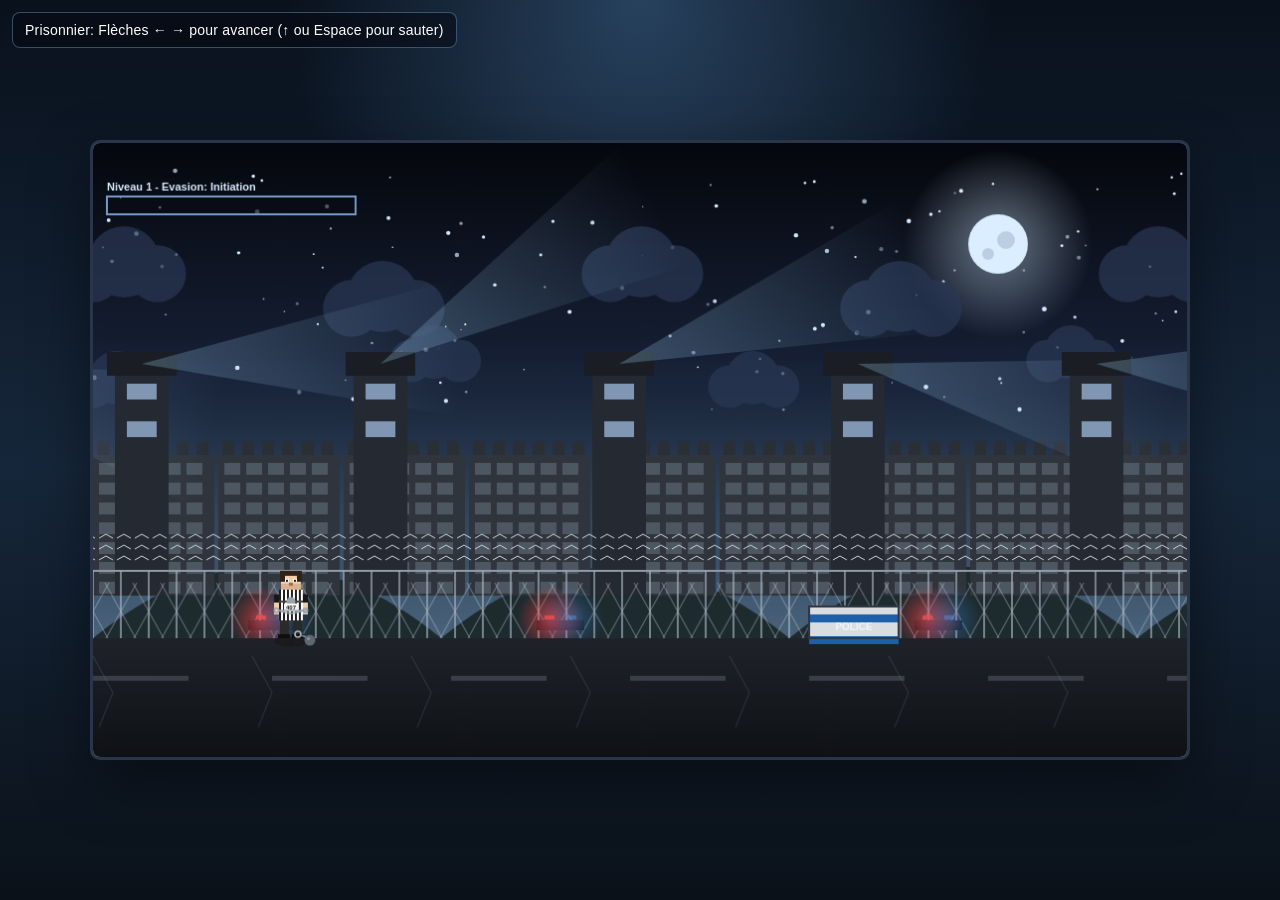
==== html/index.html @ 6cfb1f8b "prisonner" ====
<!doctype html>
<html lang="fr">
<head>
	<meta charset="UTF-8" />
	<meta name="viewport" content="width=device-width, initial-scale=1.0" />
	<title>Projet JS</title>
	<link rel="stylesheet" href="../css/style.css?v=20260319-1" />
</head>
<body>
	<div class="info">Prisonnier: Flèches ← → pour avancer (↑ ou Espace pour sauter)</div>
	<canvas id="game" width="1100" height="620"></canvas>
	<script type="module" src="../js/game.js?v=20260319-1"></script>
</body>
</html>
---- css/style.css ----
* {
	box-sizing: border-box;
	margin: 0;
	padding: 0;
}

body {
	min-height: 100dvh;
	display: flex;
	justify-content: center;
	align-items: center;
	overflow: hidden;
	font-family: Arial, sans-serif;
	background:
		radial-gradient(circle at top, rgba(95, 154, 214, 0.35), transparent 32%),
		linear-gradient(180deg, #09111c 0%, #16263a 52%, #0a1119 100%);
}

#game {
	width: min(100vw, 1100px);
	height: min(100dvh, 620px);
	border: 3px solid #2a354a;
	border-radius: 10px;
	background: linear-gradient(#5cb9ff, #a7e1ff);
	box-shadow: 0 22px 60px rgba(0, 0, 0, 0.42);
}

.info {
	position: fixed;
	top: 12px;
	left: 12px;
	padding: 9px 12px;
	background: rgba(6, 10, 18, 0.58);
	border: 1px solid rgba(145, 200, 255, 0.35);
	border-radius: 8px;
	color: #fff;
	font-size: 14px;
	letter-spacing: 0.2px;
	z-index: 2;
}
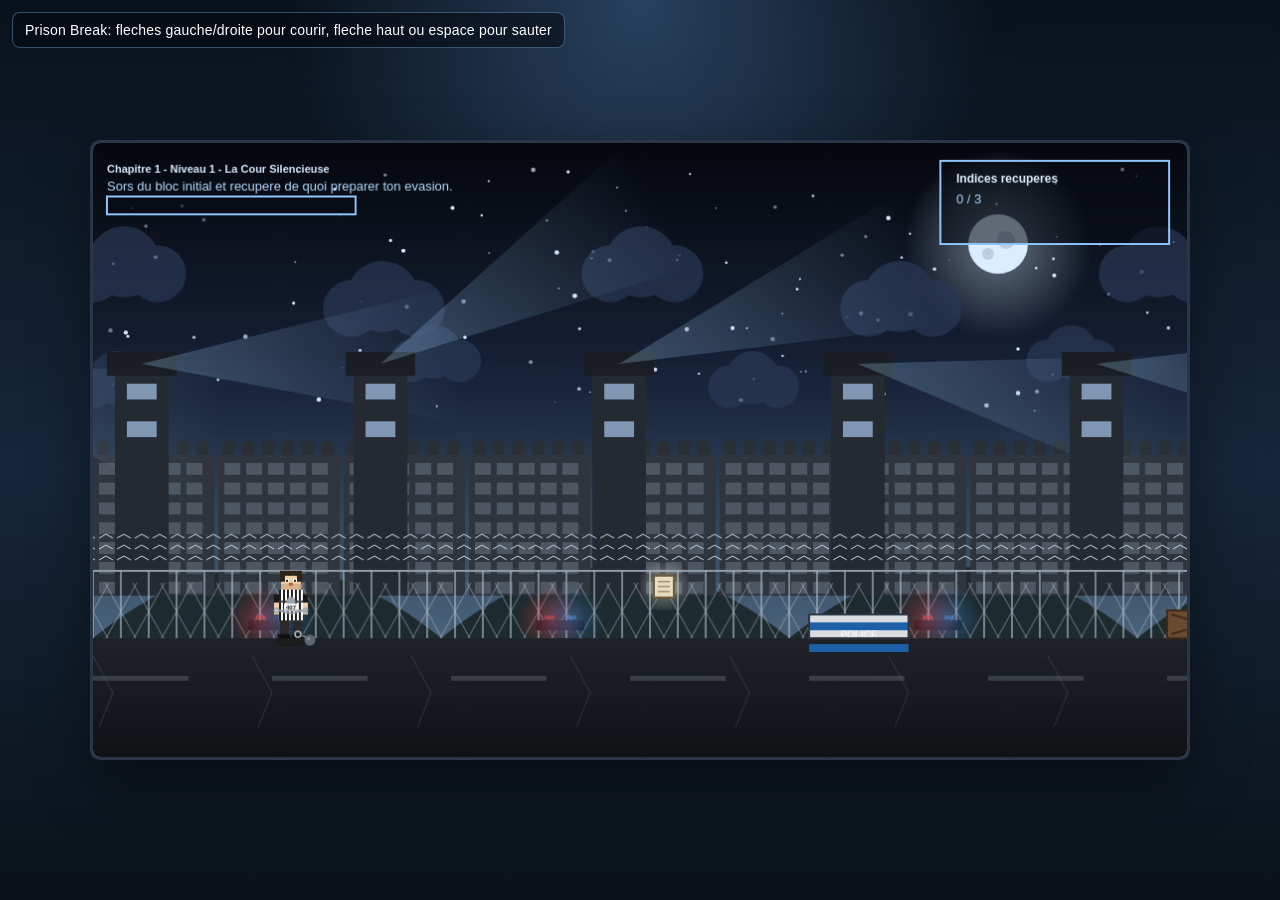
==== commit 2777861e: "piege" ====
--- a/html/index.html
+++ b/html/index.html
@@ -3,12 +3,12 @@
 <head>
 	<meta charset="UTF-8" />
 	<meta name="viewport" content="width=device-width, initial-scale=1.0" />
-	<title>Projet JS</title>
-	<link rel="stylesheet" href="../css/style.css?v=20260319-1" />
+	<title>Prison Break</title>
+	<link rel="stylesheet" href="../css/style.css?v=20260410-1" />
 </head>
 <body>
-	<div class="info">Prisonnier: Flèches ← → pour avancer (↑ ou Espace pour sauter)</div>
+	<div class="info">Prison Break: fleches gauche/droite pour courir, fleche haut ou espace pour sauter</div>
 	<canvas id="game" width="1100" height="620"></canvas>
-	<script type="module" src="../js/game.js?v=20260319-1"></script>
+	<script type="module" src="../js/game.js?v=20260410-1"></script>
 </body>
-</html>+</html>
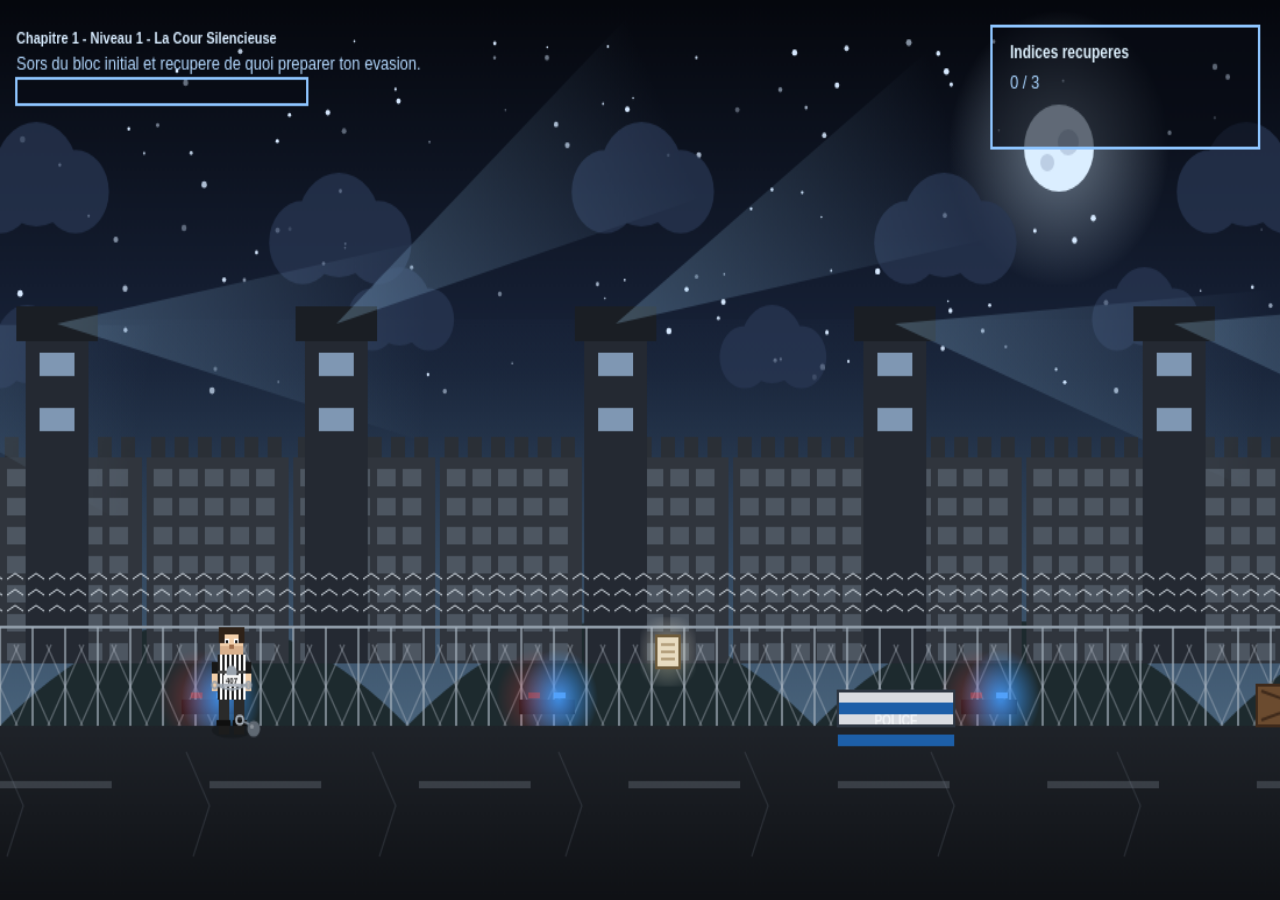
==== commit da257187: "Jeu final *" ====
--- a/html/index.html
+++ b/html/index.html
@@ -7,8 +7,7 @@
 	<link rel="stylesheet" href="../css/style.css?v=20260410-1" />
 </head>
 <body>
-	<div class="info">Prison Break: fleches gauche/droite pour courir, fleche haut ou espace pour sauter</div>
-	<canvas id="game" width="1100" height="620"></canvas>
+	<canvas id="game"></canvas>
 	<script type="module" src="../js/game.js?v=20260410-1"></script>
 </body>
 </html>
--- a/css/style.css
+++ b/css/style.css
@@ -6,9 +6,6 @@
 
 body {
 	min-height: 100dvh;
-	display: flex;
-	justify-content: center;
-	align-items: center;
 	overflow: hidden;
 	font-family: Arial, sans-serif;
 	background:
@@ -17,24 +14,12 @@
 }
 
 #game {
-	width: min(100vw, 1100px);
-	height: min(100dvh, 620px);
-	border: 3px solid #2a354a;
-	border-radius: 10px;
+	position: fixed;
+	inset: 0;
+	width: 100vw;
+	height: 100dvh;
+	display: block;
+	border: 0;
 	background: linear-gradient(#5cb9ff, #a7e1ff);
-	box-shadow: 0 22px 60px rgba(0, 0, 0, 0.42);
 }
 
-.info {
-	position: fixed;
-	top: 12px;
-	left: 12px;
-	padding: 9px 12px;
-	background: rgba(6, 10, 18, 0.58);
-	border: 1px solid rgba(145, 200, 255, 0.35);
-	border-radius: 8px;
-	color: #fff;
-	font-size: 14px;
-	letter-spacing: 0.2px;
-	z-index: 2;
-}
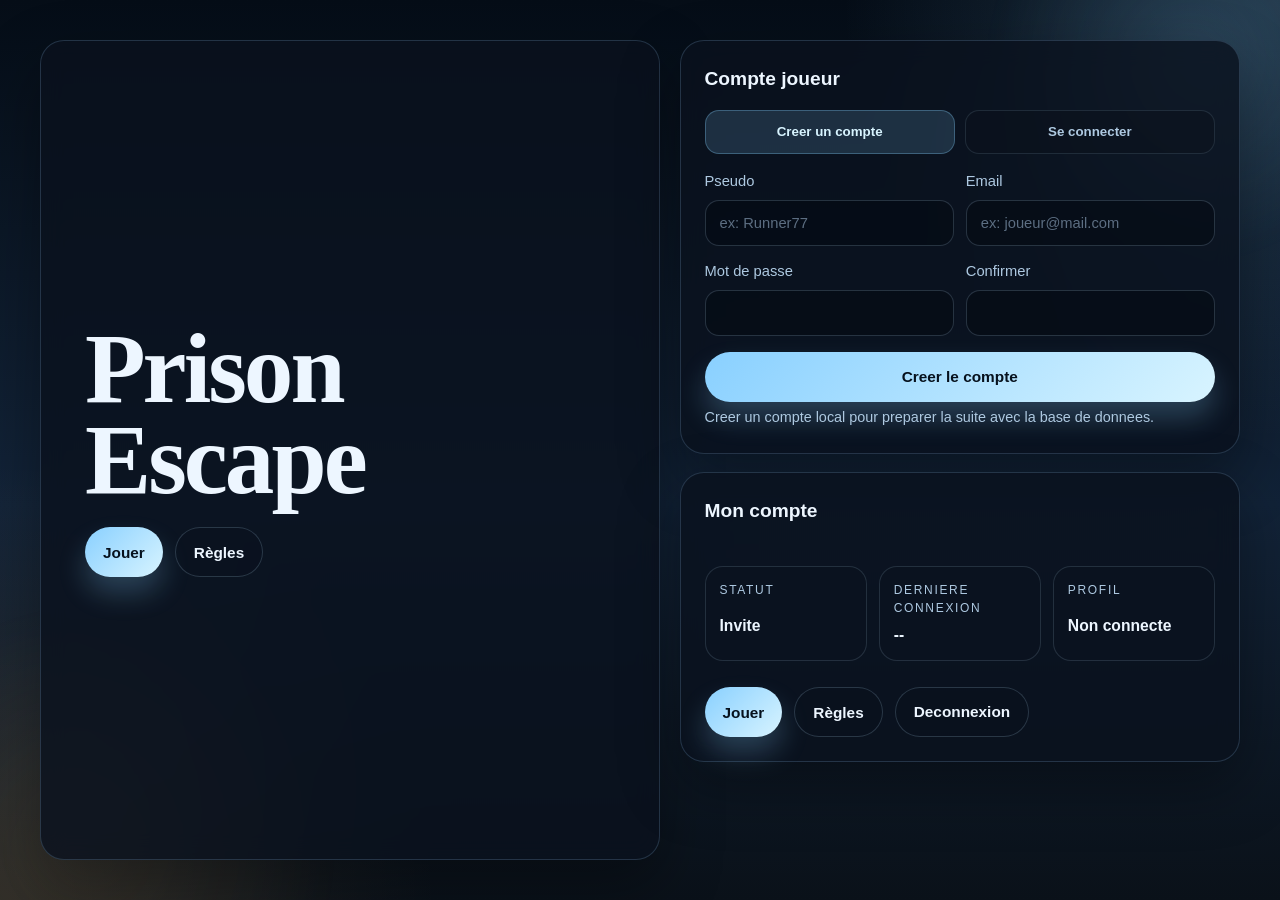
==== commit f2eefd56: "Page d'acceuil" ====
--- a/html/index.html
+++ b/html/index.html
@@ -3,11 +3,102 @@
 <head>
 	<meta charset="UTF-8" />
 	<meta name="viewport" content="width=device-width, initial-scale=1.0" />
-	<title>Prison Break</title>
-	<link rel="stylesheet" href="../css/style.css?v=20260410-1" />
+	<title>Prison Escape | Accueil</title>
+	<link rel="stylesheet" href="../css/home.css?v=20260416-3" />
 </head>
-<body>
-	<canvas id="game"></canvas>
-	<script type="module" src="../js/game.js?v=20260410-1"></script>
+<body class="home-page">
+	<main class="home-shell">
+		<section class="hero-card panel-card">
+			<h1>Prison Escape</h1>
+
+			<div class="hero-actions">
+				<a class="primary-button" href="/game">Jouer</a>
+				<a class="secondary-button" href="/rules">Règles</a>
+			</div>
+		</section>
+
+		<aside class="auth-column">
+			<section class="auth-card panel-card" id="auth-panel">
+				<div class="panel-title-block">
+					<h2>Compte joueur</h2>
+				</div>
+
+				<div class="tab-switcher" role="tablist" aria-label="Authentification">
+					<button class="tab-button is-active" type="button" data-tab-target="register-form">Creer un compte</button>
+					<button class="tab-button" type="button" data-tab-target="login-form">Se connecter</button>
+				</div>
+
+				<form class="auth-form" id="register-form" autocomplete="on">
+					<div class="field-grid">
+						<label class="field">
+							<span>Pseudo</span>
+							<input type="text" name="username" placeholder="ex: Runner77" minlength="3" required />
+						</label>
+						<label class="field">
+							<span>Email</span>
+							<input type="email" name="email" placeholder="ex: joueur@mail.com" required />
+						</label>
+					</div>
+					<div class="field-grid">
+						<label class="field">
+							<span>Mot de passe</span>
+							<input type="password" name="password" minlength="6" required />
+						</label>
+						<label class="field">
+							<span>Confirmer</span>
+							<input type="password" name="confirmPassword" minlength="6" required />
+						</label>
+					</div>
+					<button class="primary-button form-button" type="submit">Creer le compte</button>
+				</form>
+
+				<form class="auth-form is-hidden" id="login-form" autocomplete="on">
+					<div class="field-grid single">
+						<label class="field">
+							<span>Pseudo ou email</span>
+							<input type="text" name="identifier" placeholder="Pseudo ou email" required />
+						</label>
+					</div>
+					<div class="field-grid single">
+						<label class="field">
+							<span>Mot de passe</span>
+							<input type="password" name="password" required />
+						</label>
+					</div>
+					<button class="primary-button form-button" type="submit">Se connecter</button>
+				</form>
+
+				<p class="auth-message" data-auth-message></p>
+			</section>
+
+			<section class="session-card panel-card">
+				<div class="panel-title-block compact">
+					<h2>Mon compte</h2>
+				</div>
+
+				<div class="session-summary" data-session-summary>
+					<div>
+						<span class="summary-label">Statut</span>
+						<strong data-session-status>Invité</strong>
+					</div>
+					<div>
+						<span class="summary-label">Derniere connexion</span>
+						<strong data-session-date>--</strong>
+					</div>
+					<div>
+						<span class="summary-label">Profil</span>
+						<strong data-session-profile>Non connecte</strong>
+					</div>
+				</div>
+
+				<div class="session-actions">
+					<a class="primary-button" href="/game">Jouer</a>
+					<a class="secondary-button" href="/rules">Règles</a>
+					<button class="secondary-button" type="button" data-logout-button>Deconnexion</button>
+				</div>
+			</section>
+		</aside>
+	</main>
+	<script type="module" src="../js/home.js?v=20260416-2"></script>
 </body>
 </html>
--- a/css/home.css
+++ b/css/home.css
@@ -0,0 +1,400 @@
+* {
+	box-sizing: border-box;
+	margin: 0;
+	padding: 0;
+}
+
+:root {
+	--bg-dark: #050d17;
+	--bg-mid: #122338;
+	--panel: rgba(10, 18, 30, 0.82);
+	--panel-border: rgba(157, 208, 255, 0.18);
+	--text-main: #edf6ff;
+	--text-soft: #aec9e1;
+	--accent: #89d0ff;
+	--accent-strong: #d8f4ff;
+	--accent-warm: #ffc97a;
+	--danger: #ff8b8b;
+}
+
+body.home-page,
+body.rules-page {
+	min-height: 100dvh;
+	font-family: "Trebuchet MS", "Segoe UI", sans-serif;
+	color: var(--text-main);
+	background:
+		radial-gradient(circle at top right, rgba(137, 208, 255, 0.2), transparent 28%),
+		radial-gradient(circle at bottom left, rgba(255, 201, 122, 0.12), transparent 28%),
+		linear-gradient(180deg, var(--bg-dark) 0%, var(--bg-mid) 56%, #0a1119 100%);
+	position: relative;
+	line-height: 1.5;
+}
+
+body.home-page::before,
+body.home-page::after,
+body.rules-page::before,
+body.rules-page::after {
+	content: "";
+	position: fixed;
+	border-radius: 50%;
+	pointer-events: none;
+	filter: blur(16px);
+	opacity: 0.6;
+	z-index: 0;
+}
+
+body.home-page::before,
+body.rules-page::before {
+	width: 420px;
+	height: 420px;
+	top: -150px;
+	right: -120px;
+	background: radial-gradient(circle, rgba(137, 208, 255, 0.22), transparent 68%);
+}
+
+body.home-page::after,
+body.rules-page::after {
+	width: 540px;
+	height: 540px;
+	left: -180px;
+	bottom: -220px;
+	background: radial-gradient(circle, rgba(255, 201, 122, 0.14), transparent 66%);
+}
+
+.panel-card {
+	background: var(--panel);
+	border: 1px solid var(--panel-border);
+	box-shadow: 0 24px 60px rgba(0, 0, 0, 0.34);
+	backdrop-filter: blur(12px);
+	-webkit-backdrop-filter: blur(12px);
+	border-radius: 24px;
+}
+
+.home-shell,
+.rules-shell {
+	position: relative;
+	z-index: 1;
+	min-height: 100dvh;
+	display: grid;
+	gap: 20px;
+	padding: clamp(18px, 4vw, 40px);
+}
+
+.home-shell {
+	grid-template-columns: minmax(0, 1.05fr) minmax(320px, 0.95fr);
+	align-items: start;
+}
+
+.hero-card {
+	padding: clamp(26px, 4vw, 44px);
+	display: grid;
+	align-content: center;
+	gap: 22px;
+	min-height: 100%;
+}
+
+.eyebrow {
+	text-transform: uppercase;
+	letter-spacing: 0.28em;
+	font-size: 0.76rem;
+	color: var(--accent-warm);
+	font-weight: 700;
+}
+
+.hero-card h1,
+.page-title {
+	font-family: Georgia, "Times New Roman", serif;
+	letter-spacing: -0.03em;
+}
+
+.hero-card h1 {
+	font-size: clamp(3.2rem, 8vw, 6.2rem);
+	line-height: 0.92;
+	max-width: 8ch;
+}
+
+.hero-lead,
+.rules-intro,
+.info-card p,
+.auth-message,
+.panel-title-block p,
+.rule-list p {
+	color: var(--text-soft);
+}
+
+.hero-lead {
+	max-width: 56ch;
+	font-size: clamp(1rem, 1.9vw, 1.12rem);
+	line-height: 1.75;
+}
+
+.hero-actions,
+.session-actions,
+.rules-actions {
+	display: flex;
+	flex-wrap: wrap;
+	gap: 12px;
+}
+
+.primary-button,
+.secondary-button,
+.tab-button {
+	appearance: none;
+	border: 0;
+	text-decoration: none;
+	cursor: pointer;
+	transition: transform 160ms ease, box-shadow 160ms ease, background 160ms ease, color 160ms ease;
+}
+
+.primary-button,
+.secondary-button {
+	display: inline-flex;
+	align-items: center;
+	justify-content: center;
+	min-height: 50px;
+	padding: 0 18px;
+	border-radius: 999px;
+	font-weight: 700;
+	font-size: 0.96rem;
+}
+
+.primary-button {
+	background: linear-gradient(135deg, var(--accent) 0%, var(--accent-strong) 100%);
+	color: #06111d;
+	box-shadow: 0 16px 28px rgba(137, 208, 255, 0.24);
+}
+
+.secondary-button {
+	background: rgba(11, 18, 29, 0.36);
+	border: 1px solid rgba(189, 224, 255, 0.18);
+	color: var(--text-main);
+}
+
+.primary-button:hover,
+.secondary-button:hover,
+.tab-button:hover {
+	transform: translateY(-2px);
+}
+
+.auth-column {
+	display: grid;
+	gap: 18px;
+}
+
+.auth-card,
+.session-card,
+.rules-card {
+	padding: 24px;
+}
+
+.panel-title-block {
+	display: grid;
+	gap: 6px;
+	margin-bottom: 16px;
+}
+
+.panel-title-block h2,
+.rule-list h2,
+.rules-card h2 {
+	font-size: 1.2rem;
+}
+
+.tab-switcher {
+	display: grid;
+	grid-template-columns: repeat(2, minmax(0, 1fr));
+	gap: 10px;
+	margin-bottom: 16px;
+}
+
+.tab-button {
+	min-height: 44px;
+	padding: 0 14px;
+	border-radius: 14px;
+	background: rgba(11, 18, 29, 0.48);
+	border: 1px solid rgba(189, 224, 255, 0.12);
+	color: var(--text-soft);
+	font-weight: 700;
+}
+
+.tab-button.is-active {
+	background: rgba(137, 208, 255, 0.16);
+	color: var(--accent-strong);
+	border-color: rgba(137, 208, 255, 0.3);
+}
+
+.auth-form {
+	display: grid;
+	gap: 14px;
+}
+
+.field-grid {
+	display: grid;
+	grid-template-columns: repeat(2, minmax(0, 1fr));
+	gap: 12px;
+}
+
+.field-grid.single {
+	grid-template-columns: 1fr;
+}
+
+.field {
+	display: grid;
+	gap: 8px;
+	font-size: 0.92rem;
+	color: var(--text-soft);
+}
+
+.field input {
+	width: 100%;
+	min-height: 46px;
+	border-radius: 14px;
+	border: 1px solid rgba(189, 224, 255, 0.18);
+	background: rgba(4, 10, 18, 0.56);
+	color: var(--text-main);
+	padding: 0 14px;
+	font: inherit;
+	outline: none;
+}
+
+.field input::placeholder {
+	color: rgba(173, 200, 228, 0.52);
+}
+
+.field input:focus {
+	border-color: rgba(137, 208, 255, 0.44);
+	box-shadow: 0 0 0 3px rgba(137, 208, 255, 0.12);
+}
+
+.form-button {
+	width: 100%;
+	margin-top: 2px;
+}
+
+.auth-message {
+	margin-top: 4px;
+	font-size: 0.9rem;
+	line-height: 1.6;
+}
+
+.session-summary {
+	display: grid;
+	grid-template-columns: repeat(3, minmax(0, 1fr));
+	gap: 12px;
+	margin: 16px 0 18px;
+}
+
+.session-summary > div,
+.rule-list li {
+	padding: 14px;
+	border-radius: 18px;
+	background: rgba(12, 20, 32, 0.58);
+	border: 1px solid rgba(189, 224, 255, 0.14);
+}
+
+.session-summary > div {
+	display: grid;
+	gap: 6px;
+}
+
+.summary-label {
+	font-size: 0.75rem;
+	text-transform: uppercase;
+	letter-spacing: 0.14em;
+	color: var(--text-soft);
+}
+
+.session-summary strong {
+	font-size: 0.98rem;
+}
+
+.rules-shell {
+	grid-template-columns: minmax(0, 1fr);
+	align-items: center;
+}
+
+.rules-card {
+	display: grid;
+	gap: 18px;
+	max-width: 920px;
+	margin: 0 auto;
+}
+
+.page-title {
+	font-size: clamp(2.6rem, 6vw, 4.8rem);
+	line-height: 0.95;
+}
+
+.rules-intro {
+	max-width: 70ch;
+	font-size: 1.03rem;
+}
+
+.rule-list {
+	display: grid;
+	gap: 12px;
+}
+
+.rule-list ul {
+	list-style: none;
+	display: grid;
+	gap: 12px;
+}
+
+.rule-list li {
+	display: grid;
+	gap: 8px;
+}
+
+.rule-list strong {
+	color: var(--accent-strong);
+}
+
+.session-card {
+	display: grid;
+	gap: 8px;
+}
+
+.is-hidden {
+	display: none !important;
+}
+
+@media (max-width: 980px) {
+	.home-shell {
+		grid-template-columns: 1fr;
+	}
+
+	.hero-card h1 {
+		max-width: none;
+	}
+}
+
+@media (max-width: 720px) {
+	.home-shell,
+	.rules-shell {
+		padding: 16px;
+	}
+
+	.hero-card,
+	.auth-card,
+	.session-card,
+	.rules-card {
+		border-radius: 18px;
+	}
+
+	.field-grid,
+	.session-summary,
+	.tab-switcher {
+		grid-template-columns: 1fr;
+	}
+
+	.hero-actions,
+	.session-actions,
+	.rules-actions {
+		flex-direction: column;
+	}
+
+	.primary-button,
+	.secondary-button {
+		width: 100%;
+	}
+}
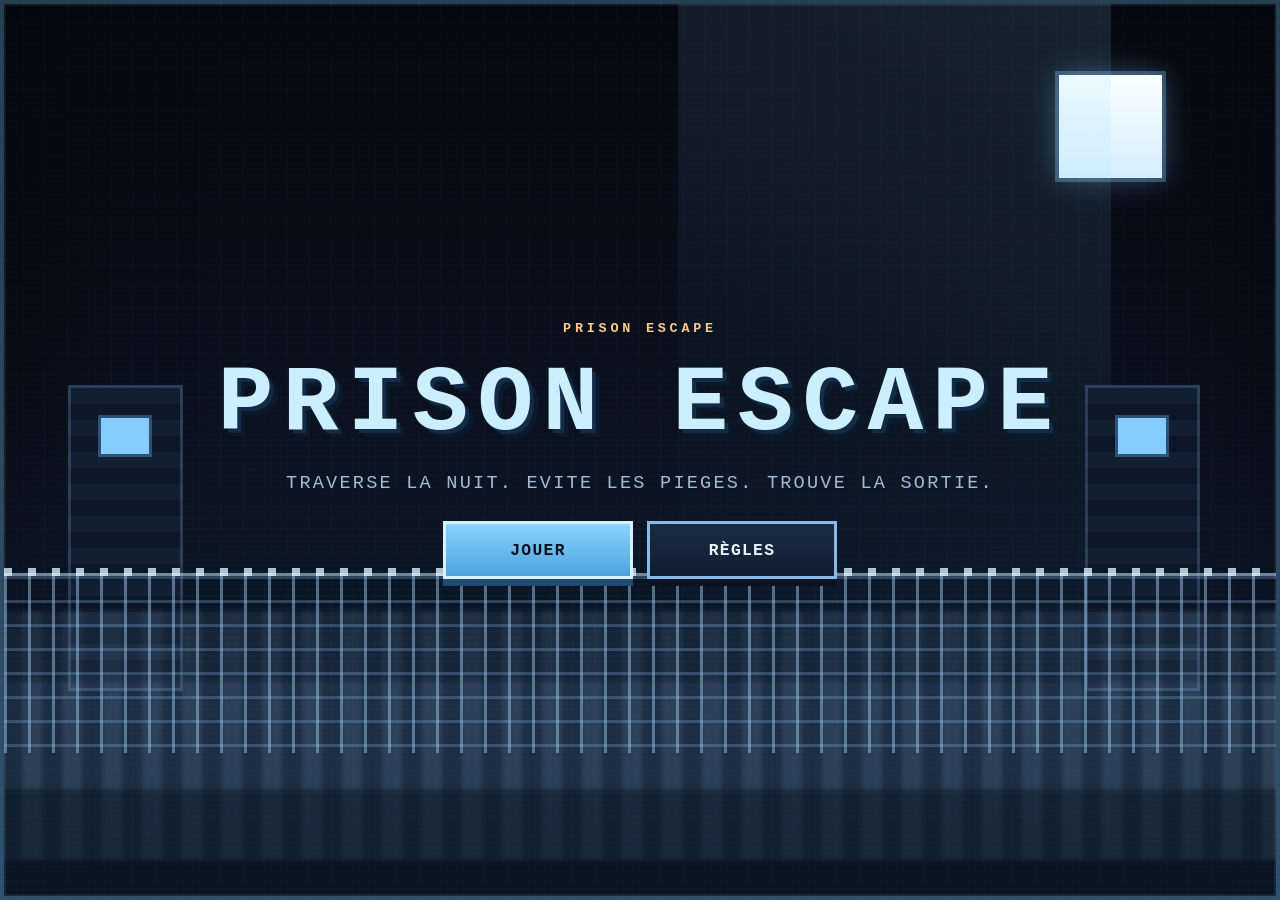
==== commit 8179655d: "Page d'acceuil" ====
--- a/html/index.html
+++ b/html/index.html
@@ -4,101 +4,28 @@
 	<meta charset="UTF-8" />
 	<meta name="viewport" content="width=device-width, initial-scale=1.0" />
 	<title>Prison Escape | Accueil</title>
-	<link rel="stylesheet" href="../css/home.css?v=20260416-3" />
+	<link rel="stylesheet" href="../css/home.css?v=20260416-5" />
 </head>
 <body class="home-page">
-	<main class="home-shell">
-		<section class="hero-card panel-card">
+	<main class="landing-shell">
+		<section class="landing-hero">
+			<div class="scene" aria-hidden="true">
+				<div class="moon"></div>
+				<div class="searchlight"></div>
+				<div class="tower tower-left"></div>
+				<div class="tower tower-right"></div>
+				<div class="fence"></div>
+				<div class="fog fog-back"></div>
+				<div class="fog fog-front"></div>
+			</div>
+			<p class="kicker">PRISON ESCAPE</p>
 			<h1>Prison Escape</h1>
-
-			<div class="hero-actions">
-				<a class="primary-button" href="/game">Jouer</a>
-				<a class="secondary-button" href="/rules">Règles</a>
+			<p class="tagline">Traverse la nuit. Evite les pieges. Trouve la sortie.</p>
+			<div class="landing-actions">
+				<a class="play-button" href="/game">Jouer</a>
+				<a class="rules-button" href="/rules">Règles</a>
 			</div>
 		</section>
-
-		<aside class="auth-column">
-			<section class="auth-card panel-card" id="auth-panel">
-				<div class="panel-title-block">
-					<h2>Compte joueur</h2>
-				</div>
-
-				<div class="tab-switcher" role="tablist" aria-label="Authentification">
-					<button class="tab-button is-active" type="button" data-tab-target="register-form">Creer un compte</button>
-					<button class="tab-button" type="button" data-tab-target="login-form">Se connecter</button>
-				</div>
-
-				<form class="auth-form" id="register-form" autocomplete="on">
-					<div class="field-grid">
-						<label class="field">
-							<span>Pseudo</span>
-							<input type="text" name="username" placeholder="ex: Runner77" minlength="3" required />
-						</label>
-						<label class="field">
-							<span>Email</span>
-							<input type="email" name="email" placeholder="ex: joueur@mail.com" required />
-						</label>
-					</div>
-					<div class="field-grid">
-						<label class="field">
-							<span>Mot de passe</span>
-							<input type="password" name="password" minlength="6" required />
-						</label>
-						<label class="field">
-							<span>Confirmer</span>
-							<input type="password" name="confirmPassword" minlength="6" required />
-						</label>
-					</div>
-					<button class="primary-button form-button" type="submit">Creer le compte</button>
-				</form>
-
-				<form class="auth-form is-hidden" id="login-form" autocomplete="on">
-					<div class="field-grid single">
-						<label class="field">
-							<span>Pseudo ou email</span>
-							<input type="text" name="identifier" placeholder="Pseudo ou email" required />
-						</label>
-					</div>
-					<div class="field-grid single">
-						<label class="field">
-							<span>Mot de passe</span>
-							<input type="password" name="password" required />
-						</label>
-					</div>
-					<button class="primary-button form-button" type="submit">Se connecter</button>
-				</form>
-
-				<p class="auth-message" data-auth-message></p>
-			</section>
-
-			<section class="session-card panel-card">
-				<div class="panel-title-block compact">
-					<h2>Mon compte</h2>
-				</div>
-
-				<div class="session-summary" data-session-summary>
-					<div>
-						<span class="summary-label">Statut</span>
-						<strong data-session-status>Invité</strong>
-					</div>
-					<div>
-						<span class="summary-label">Derniere connexion</span>
-						<strong data-session-date>--</strong>
-					</div>
-					<div>
-						<span class="summary-label">Profil</span>
-						<strong data-session-profile>Non connecte</strong>
-					</div>
-				</div>
-
-				<div class="session-actions">
-					<a class="primary-button" href="/game">Jouer</a>
-					<a class="secondary-button" href="/rules">Règles</a>
-					<button class="secondary-button" type="button" data-logout-button>Deconnexion</button>
-				</div>
-			</section>
-		</aside>
 	</main>
-	<script type="module" src="../js/home.js?v=20260416-2"></script>
 </body>
 </html>
--- a/css/home.css
+++ b/css/home.css
@@ -5,29 +5,31 @@
 }
 
 :root {
-	--bg-dark: #050d17;
-	--bg-mid: #122338;
-	--panel: rgba(10, 18, 30, 0.82);
-	--panel-border: rgba(157, 208, 255, 0.18);
-	--text-main: #edf6ff;
-	--text-soft: #aec9e1;
-	--accent: #89d0ff;
-	--accent-strong: #d8f4ff;
-	--accent-warm: #ffc97a;
-	--danger: #ff8b8b;
+	--px-bg-0: #060911;
+	--px-bg-1: #0b1320;
+	--px-bg-2: #12233a;
+	--px-ink: #eaf4ff;
+	--px-muted: #a6bbd3;
+	--px-blue: #7fceff;
+	--px-blue-soft: #ccefff;
+	--px-warn: #ffca8a;
+	--px-line: #35557a;
+	--px-panel: rgba(7, 14, 24, 0.86);
 }
 
 body.home-page,
 body.rules-page {
 	min-height: 100dvh;
-	font-family: "Trebuchet MS", "Segoe UI", sans-serif;
-	color: var(--text-main);
-	background:
-		radial-gradient(circle at top right, rgba(137, 208, 255, 0.2), transparent 28%),
-		radial-gradient(circle at bottom left, rgba(255, 201, 122, 0.12), transparent 28%),
-		linear-gradient(180deg, var(--bg-dark) 0%, var(--bg-mid) 56%, #0a1119 100%);
-	position: relative;
-	line-height: 1.5;
+	font-family: "Courier New", monospace;
+	color: var(--px-ink);
+	background:
+		linear-gradient(180deg, var(--px-bg-0) 0%, var(--px-bg-1) 48%, var(--px-bg-2) 100%);
+	position: relative;
+	image-rendering: pixelated;
+}
+
+body.home-page {
+	overflow: hidden;
 }
 
 body.home-page::before,
@@ -36,365 +38,466 @@
 body.rules-page::after {
 	content: "";
 	position: fixed;
-	border-radius: 50%;
+	inset: 0;
 	pointer-events: none;
-	filter: blur(16px);
-	opacity: 0.6;
 	z-index: 0;
 }
 
 body.home-page::before,
 body.rules-page::before {
-	width: 420px;
-	height: 420px;
-	top: -150px;
-	right: -120px;
-	background: radial-gradient(circle, rgba(137, 208, 255, 0.22), transparent 68%);
+	background:
+		repeating-linear-gradient(
+			90deg,
+			rgba(83, 126, 176, 0.2) 0,
+			rgba(83, 126, 176, 0.2) 2px,
+			transparent 2px,
+			transparent 22px
+		),
+		repeating-linear-gradient(
+			180deg,
+			rgba(50, 81, 117, 0.18) 0,
+			rgba(50, 81, 117, 0.18) 2px,
+			transparent 2px,
+			transparent 22px
+		);
+	opacity: 0.14;
 }
 
 body.home-page::after,
 body.rules-page::after {
-	width: 540px;
-	height: 540px;
-	left: -180px;
-	bottom: -220px;
-	background: radial-gradient(circle, rgba(255, 201, 122, 0.14), transparent 66%);
-}
-
-.panel-card {
-	background: var(--panel);
-	border: 1px solid var(--panel-border);
-	box-shadow: 0 24px 60px rgba(0, 0, 0, 0.34);
-	backdrop-filter: blur(12px);
-	-webkit-backdrop-filter: blur(12px);
-	border-radius: 24px;
-}
-
-.home-shell,
-.rules-shell {
+	background:
+		repeating-linear-gradient(
+			180deg,
+			rgba(0, 0, 0, 0) 0,
+			rgba(0, 0, 0, 0) 3px,
+			rgba(0, 0, 0, 0.24) 3px,
+			rgba(0, 0, 0, 0.24) 6px
+		);
+	opacity: 0.35;
+}
+
+.landing-shell {
 	position: relative;
 	z-index: 1;
 	min-height: 100dvh;
 	display: grid;
-	gap: 20px;
-	padding: clamp(18px, 4vw, 40px);
-}
-
-.home-shell {
-	grid-template-columns: minmax(0, 1.05fr) minmax(320px, 0.95fr);
-	align-items: start;
-}
-
-.hero-card {
-	padding: clamp(26px, 4vw, 44px);
+	padding: 0;
+}
+
+.landing-hero {
+	position: relative;
+	min-height: 100dvh;
+	width: 100%;
 	display: grid;
 	align-content: center;
-	gap: 22px;
-	min-height: 100%;
+	justify-items: center;
+	gap: clamp(16px, 3vh, 34px);
+	padding: clamp(22px, 4vw, 58px);
+	overflow: hidden;
+	border: 4px solid rgba(127, 206, 255, 0.28);
+	box-shadow:
+		inset 0 0 0 2px rgba(203, 238, 255, 0.08),
+		inset 0 -140px 180px rgba(0, 0, 0, 0.38);
+}
+
+.scene {
+	position: absolute;
+	inset: 0;
+	pointer-events: none;
+	overflow: hidden;
+}
+
+.moon {
+	position: absolute;
+	top: 8%;
+	right: 9%;
+	width: clamp(72px, 8vw, 126px);
+	height: clamp(72px, 8vw, 126px);
+	border-radius: 0;
+	background:
+		linear-gradient(180deg, #f8feff 0%, #d5eefe 100%);
+	box-shadow:
+		0 0 0 4px rgba(116, 170, 220, 0.38),
+		0 0 28px rgba(143, 204, 253, 0.34);
+}
+
+.searchlight {
+	position: absolute;
+	top: -10%;
+	right: 13%;
+	width: 34%;
+	height: 130%;
+	background: linear-gradient(198deg, rgba(140, 214, 255, 0.34) 0%, rgba(140, 214, 255, 0.06) 44%, rgba(140, 214, 255, 0) 74%);
+	transform-origin: top right;
+	animation: px-scan 7s steps(40, end) infinite;
+	opacity: 0.45;
+}
+
+.tower {
+	position: absolute;
+	bottom: 23%;
+	width: clamp(86px, 9vw, 132px);
+	height: clamp(220px, 34vh, 360px);
+	background:
+		repeating-linear-gradient(
+			180deg,
+			#121f32 0,
+			#121f32 16px,
+			#0d1727 16px,
+			#0d1727 32px
+		);
+	border: 3px solid rgba(130, 182, 233, 0.22);
+}
+
+.tower::before {
+	content: "";
+	position: absolute;
+	left: 50%;
+	top: 10%;
+	transform: translateX(-50%);
+	width: 44%;
+	height: 12%;
+	background: #85ccff;
+	box-shadow: 0 0 0 3px rgba(68, 118, 168, 0.6);
+}
+
+.tower-left {
+	left: 5%;
+}
+
+.tower-right {
+	right: 6%;
+}
+
+.fence {
+	position: absolute;
+	left: 0;
+	right: 0;
+	bottom: 16%;
+	height: clamp(120px, 20vh, 180px);
+	background:
+		repeating-linear-gradient(
+			90deg,
+			rgba(168, 213, 255, 0.46) 0,
+			rgba(168, 213, 255, 0.46) 3px,
+			transparent 3px,
+			transparent 24px
+		),
+		repeating-linear-gradient(
+			180deg,
+			rgba(130, 182, 234, 0.28) 0,
+			rgba(130, 182, 234, 0.28) 3px,
+			transparent 3px,
+			transparent 24px
+		);
+	border-top: 3px solid rgba(184, 225, 255, 0.56);
+}
+
+.fence::before {
+	content: "";
+	position: absolute;
+	left: 0;
+	right: 0;
+	top: -8px;
+	height: 8px;
+	background: repeating-linear-gradient(90deg, rgba(220, 243, 255, 0.78) 0, rgba(220, 243, 255, 0.78) 8px, transparent 8px, transparent 24px);
+}
+
+.fog {
+	position: absolute;
+	left: -8%;
+	width: 116%;
+	height: 20%;
+	background:
+		repeating-linear-gradient(
+			90deg,
+			rgba(138, 182, 226, 0.16) 0,
+			rgba(138, 182, 226, 0.16) 20px,
+			rgba(112, 156, 204, 0.1) 20px,
+			rgba(112, 156, 204, 0.1) 40px
+		);
+	filter: blur(2px);
+}
+
+.fog-back {
+	bottom: 12%;
+	animation: px-drift 14s steps(28, end) infinite;
+}
+
+.fog-front {
+	bottom: 4%;
+	animation: px-drift-rev 16s steps(32, end) infinite;
+	opacity: 0.8;
+}
+
+.kicker {
+	position: relative;
+	z-index: 2;
+	font-size: 0.84rem;
+	letter-spacing: 0.28em;
+	color: var(--px-warn);
+	text-transform: uppercase;
+	font-weight: 700;
+}
+
+.landing-hero h1 {
+	position: relative;
+	z-index: 2;
+	font-size: clamp(2.6rem, 8vw, 5.8rem);
+	line-height: 0.9;
+	text-transform: uppercase;
+	letter-spacing: 0.1em;
+	color: var(--px-blue-soft);
+	text-shadow:
+		4px 4px 0 rgba(20, 44, 73, 0.95),
+		8px 8px 0 rgba(10, 27, 47, 0.8);
+}
+
+.tagline {
+	position: relative;
+	z-index: 2;
+	max-width: 70ch;
+	font-size: clamp(0.94rem, 1.9vw, 1.16rem);
+	text-transform: uppercase;
+	letter-spacing: 0.12em;
+	color: var(--px-muted);
+	text-shadow: 2px 2px 0 rgba(10, 24, 42, 0.9);
+}
+
+.landing-actions {
+	position: relative;
+	z-index: 2;
+	display: flex;
+	gap: 14px;
+	flex-wrap: wrap;
+	justify-content: center;
+}
+
+.play-button,
+.rules-button {
+	display: inline-flex;
+	align-items: center;
+	justify-content: center;
+	min-width: 190px;
+	min-height: 58px;
+	padding: 0 24px;
+	text-decoration: none;
+	font-size: 1.02rem;
+	font-weight: 700;
+	text-transform: uppercase;
+	letter-spacing: 0.08em;
+	border: 3px solid;
+	transition: transform 120ms steps(2, end), filter 120ms steps(2, end);
+}
+
+.play-button {
+	background: linear-gradient(180deg, #8ad4ff 0%, #4ca2de 100%);
+	border-color: #d7f2ff;
+	color: #051220;
+	box-shadow: 0 7px 0 #1f4b73;
+}
+
+.rules-button {
+	background: linear-gradient(180deg, #1a2c44 0%, #101d31 100%);
+	border-color: #88b9e8;
+	color: var(--px-ink);
+	box-shadow: 0 7px 0 #0a1320;
+}
+
+.play-button:hover,
+.rules-button:hover {
+	transform: translateY(-2px);
+	filter: brightness(1.05);
+}
+
+.play-button:active,
+.rules-button:active {
+	transform: translateY(3px);
+}
+
+.rules-shell {
+	position: relative;
+	z-index: 1;
+	min-height: 100dvh;
+	display: grid;
+	place-items: center;
+	padding: 16px;
+	overflow: auto;
+}
+
+.rules-card {
+	width: min(960px, 100%);
+	display: grid;
+	gap: 14px;
+	padding: clamp(22px, 4vw, 36px);
+	background: var(--px-panel);
+	border: 3px solid var(--px-line);
+	box-shadow:
+		0 0 0 3px rgba(173, 216, 255, 0.14),
+		0 28px 70px rgba(0, 0, 0, 0.54);
 }
 
 .eyebrow {
-	text-transform: uppercase;
-	letter-spacing: 0.28em;
-	font-size: 0.76rem;
-	color: var(--accent-warm);
-	font-weight: 700;
-}
-
-.hero-card h1,
+	font-size: 0.78rem;
+	letter-spacing: 0.25em;
+	text-transform: uppercase;
+	color: var(--px-warn);
+}
+
 .page-title {
-	font-family: Georgia, "Times New Roman", serif;
-	letter-spacing: -0.03em;
-}
-
-.hero-card h1 {
-	font-size: clamp(3.2rem, 8vw, 6.2rem);
-	line-height: 0.92;
-	max-width: 8ch;
-}
-
-.hero-lead,
-.rules-intro,
-.info-card p,
-.auth-message,
-.panel-title-block p,
+	font-size: clamp(2rem, 6vw, 4rem);
+	line-height: 0.94;
+	text-transform: uppercase;
+	letter-spacing: 0.08em;
+	color: var(--px-blue-soft);
+	text-shadow: 3px 3px 0 rgba(16, 39, 66, 0.9);
+}
+
+.rules-intro {
+	font-size: 1rem;
+	line-height: 1.7;
+	color: var(--px-muted);
+}
+
+.rule-list {
+	display: grid;
+	gap: 10px;
+}
+
+.rule-list h2 {
+	font-size: 1.08rem;
+	text-transform: uppercase;
+	letter-spacing: 0.08em;
+}
+
+.rule-list ul {
+	list-style: none;
+	display: grid;
+	gap: 10px;
+}
+
+.rule-list li {
+	padding: 12px;
+	border: 2px solid rgba(140, 186, 233, 0.38);
+	background: rgba(10, 18, 30, 0.68);
+	display: grid;
+	gap: 6px;
+}
+
+.rule-list strong {
+	color: var(--px-blue-soft);
+	text-transform: uppercase;
+	font-size: 0.96rem;
+	letter-spacing: 0.05em;
+}
+
 .rule-list p {
-	color: var(--text-soft);
-}
-
-.hero-lead {
-	max-width: 56ch;
-	font-size: clamp(1rem, 1.9vw, 1.12rem);
-	line-height: 1.75;
-}
-
-.hero-actions,
-.session-actions,
+	color: var(--px-muted);
+	line-height: 1.6;
+}
+
 .rules-actions {
 	display: flex;
 	flex-wrap: wrap;
 	gap: 12px;
 }
 
-.primary-button,
-.secondary-button,
-.tab-button {
-	appearance: none;
-	border: 0;
-	text-decoration: none;
-	cursor: pointer;
-	transition: transform 160ms ease, box-shadow 160ms ease, background 160ms ease, color 160ms ease;
-}
-
-.primary-button,
-.secondary-button {
+.rules-actions .primary-button,
+.rules-actions .secondary-button {
 	display: inline-flex;
 	align-items: center;
 	justify-content: center;
-	min-height: 50px;
-	padding: 0 18px;
-	border-radius: 999px;
+	min-height: 52px;
+	padding: 0 20px;
+	text-decoration: none;
 	font-weight: 700;
-	font-size: 0.96rem;
-}
-
-.primary-button {
-	background: linear-gradient(135deg, var(--accent) 0%, var(--accent-strong) 100%);
-	color: #06111d;
-	box-shadow: 0 16px 28px rgba(137, 208, 255, 0.24);
-}
-
-.secondary-button {
-	background: rgba(11, 18, 29, 0.36);
-	border: 1px solid rgba(189, 224, 255, 0.18);
-	color: var(--text-main);
-}
-
-.primary-button:hover,
-.secondary-button:hover,
-.tab-button:hover {
-	transform: translateY(-2px);
-}
-
-.auth-column {
-	display: grid;
-	gap: 18px;
-}
-
-.auth-card,
-.session-card,
-.rules-card {
-	padding: 24px;
-}
-
-.panel-title-block {
-	display: grid;
-	gap: 6px;
-	margin-bottom: 16px;
-}
-
-.panel-title-block h2,
-.rule-list h2,
-.rules-card h2 {
-	font-size: 1.2rem;
-}
-
-.tab-switcher {
-	display: grid;
-	grid-template-columns: repeat(2, minmax(0, 1fr));
-	gap: 10px;
-	margin-bottom: 16px;
-}
-
-.tab-button {
-	min-height: 44px;
-	padding: 0 14px;
-	border-radius: 14px;
-	background: rgba(11, 18, 29, 0.48);
-	border: 1px solid rgba(189, 224, 255, 0.12);
-	color: var(--text-soft);
-	font-weight: 700;
-}
-
-.tab-button.is-active {
-	background: rgba(137, 208, 255, 0.16);
-	color: var(--accent-strong);
-	border-color: rgba(137, 208, 255, 0.3);
-}
-
-.auth-form {
-	display: grid;
-	gap: 14px;
-}
-
-.field-grid {
-	display: grid;
-	grid-template-columns: repeat(2, minmax(0, 1fr));
-	gap: 12px;
-}
-
-.field-grid.single {
-	grid-template-columns: 1fr;
-}
-
-.field {
-	display: grid;
-	gap: 8px;
-	font-size: 0.92rem;
-	color: var(--text-soft);
-}
-
-.field input {
-	width: 100%;
-	min-height: 46px;
-	border-radius: 14px;
-	border: 1px solid rgba(189, 224, 255, 0.18);
-	background: rgba(4, 10, 18, 0.56);
-	color: var(--text-main);
-	padding: 0 14px;
-	font: inherit;
-	outline: none;
-}
-
-.field input::placeholder {
-	color: rgba(173, 200, 228, 0.52);
-}
-
-.field input:focus {
-	border-color: rgba(137, 208, 255, 0.44);
-	box-shadow: 0 0 0 3px rgba(137, 208, 255, 0.12);
-}
-
-.form-button {
-	width: 100%;
-	margin-top: 2px;
-}
-
-.auth-message {
-	margin-top: 4px;
-	font-size: 0.9rem;
-	line-height: 1.6;
-}
-
-.session-summary {
-	display: grid;
-	grid-template-columns: repeat(3, minmax(0, 1fr));
-	gap: 12px;
-	margin: 16px 0 18px;
-}
-
-.session-summary > div,
-.rule-list li {
-	padding: 14px;
-	border-radius: 18px;
-	background: rgba(12, 20, 32, 0.58);
-	border: 1px solid rgba(189, 224, 255, 0.14);
-}
-
-.session-summary > div {
-	display: grid;
-	gap: 6px;
-}
-
-.summary-label {
-	font-size: 0.75rem;
-	text-transform: uppercase;
-	letter-spacing: 0.14em;
-	color: var(--text-soft);
-}
-
-.session-summary strong {
-	font-size: 0.98rem;
-}
-
-.rules-shell {
-	grid-template-columns: minmax(0, 1fr);
-	align-items: center;
-}
-
-.rules-card {
-	display: grid;
-	gap: 18px;
-	max-width: 920px;
-	margin: 0 auto;
-}
-
-.page-title {
-	font-size: clamp(2.6rem, 6vw, 4.8rem);
-	line-height: 0.95;
-}
-
-.rules-intro {
-	max-width: 70ch;
-	font-size: 1.03rem;
-}
-
-.rule-list {
-	display: grid;
-	gap: 12px;
-}
-
-.rule-list ul {
-	list-style: none;
-	display: grid;
-	gap: 12px;
-}
-
-.rule-list li {
-	display: grid;
-	gap: 8px;
-}
-
-.rule-list strong {
-	color: var(--accent-strong);
-}
-
-.session-card {
-	display: grid;
-	gap: 8px;
-}
-
-.is-hidden {
-	display: none !important;
-}
-
-@media (max-width: 980px) {
-	.home-shell {
-		grid-template-columns: 1fr;
-	}
-
-	.hero-card h1 {
-		max-width: none;
-	}
-}
-
-@media (max-width: 720px) {
-	.home-shell,
-	.rules-shell {
-		padding: 16px;
-	}
-
-	.hero-card,
-	.auth-card,
-	.session-card,
-	.rules-card {
-		border-radius: 18px;
-	}
-
-	.field-grid,
-	.session-summary,
-	.tab-switcher {
-		grid-template-columns: 1fr;
-	}
-
-	.hero-actions,
-	.session-actions,
+	text-transform: uppercase;
+	letter-spacing: 0.05em;
+	border: 3px solid;
+}
+
+.rules-actions .primary-button {
+	background: linear-gradient(180deg, #8ad4ff 0%, #4ca2de 100%);
+	border-color: #d7f2ff;
+	color: #051220;
+}
+
+.rules-actions .secondary-button {
+	background: linear-gradient(180deg, #1a2c44 0%, #101d31 100%);
+	border-color: #88b9e8;
+	color: var(--px-ink);
+}
+
+@keyframes px-scan {
+	0% {
+		transform: rotate(-11deg);
+	}
+	50% {
+		transform: rotate(12deg);
+	}
+	100% {
+		transform: rotate(-11deg);
+	}
+}
+
+@keyframes px-drift {
+	0% {
+		transform: translateX(-4%);
+	}
+	50% {
+		transform: translateX(4%);
+	}
+	100% {
+		transform: translateX(-4%);
+	}
+}
+
+@keyframes px-drift-rev {
+	0% {
+		transform: translateX(5%);
+	}
+	50% {
+		transform: translateX(-5%);
+	}
+	100% {
+		transform: translateX(5%);
+	}
+}
+
+@media (max-width: 900px) {
+	.tower {
+		opacity: 0.7;
+	}
+
+	.fence {
+		bottom: 13%;
+	}
+}
+
+@media (max-width: 680px) {
+	body.home-page,
+	body.rules-page {
+		overflow: auto;
+	}
+
+	.landing-hero {
+		padding: 20px 14px;
+	}
+
+	.landing-actions,
 	.rules-actions {
 		flex-direction: column;
-	}
-
-	.primary-button,
-	.secondary-button {
 		width: 100%;
 	}
-}
+
+	.play-button,
+	.rules-button,
+	.rules-actions .primary-button,
+	.rules-actions .secondary-button {
+		width: 100%;
+	}
+
+	.searchlight {
+		opacity: 0.35;
+	}
+}
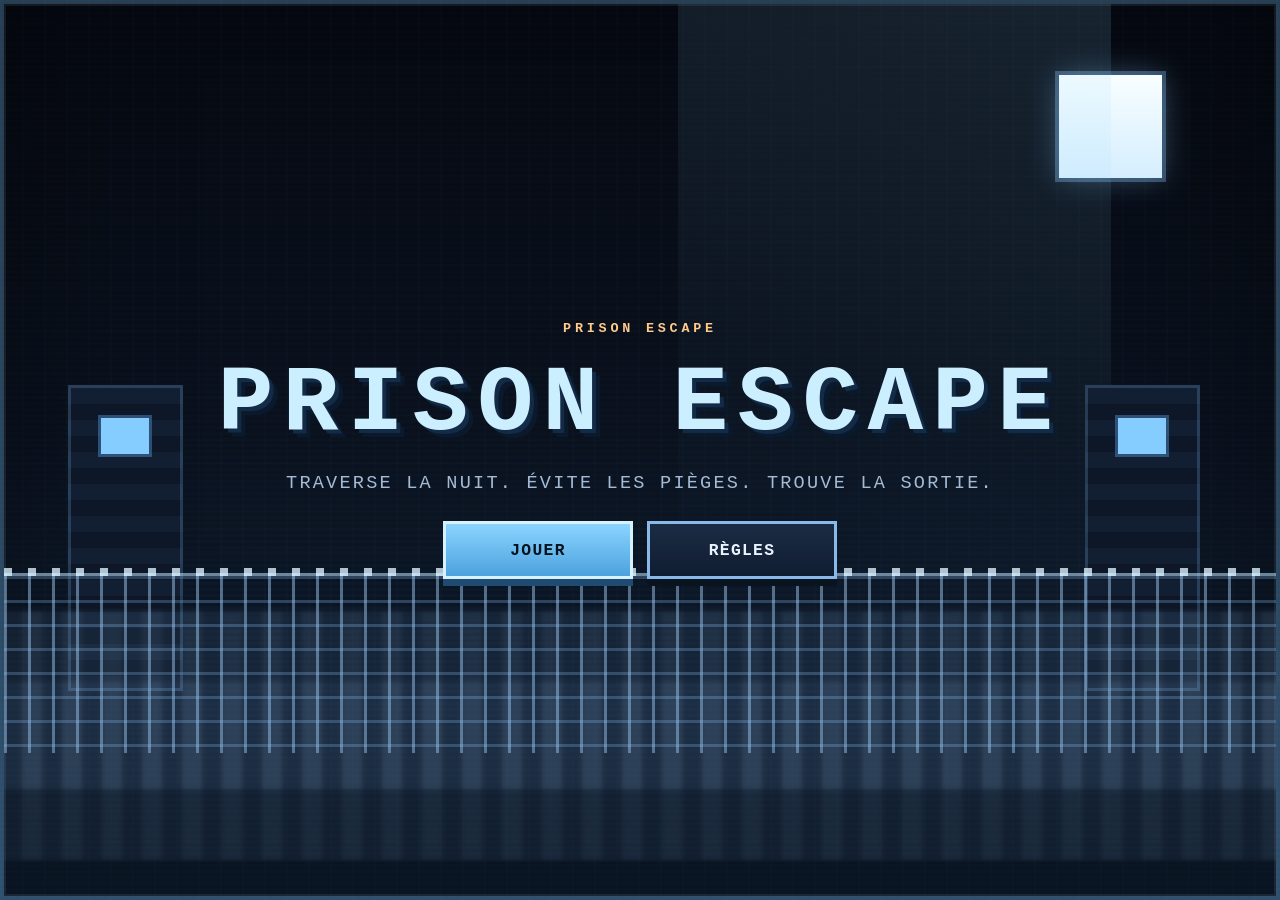
==== commit 59115951: "Final" ====
--- a/html/index.html
+++ b/html/index.html
@@ -20,7 +20,7 @@
 			</div>
 			<p class="kicker">PRISON ESCAPE</p>
 			<h1>Prison Escape</h1>
-			<p class="tagline">Traverse la nuit. Evite les pieges. Trouve la sortie.</p>
+			<p class="tagline">Traverse la nuit. Évite les pièges. Trouve la sortie.</p>
 			<div class="landing-actions">
 				<a class="play-button" href="/game">Jouer</a>
 				<a class="rules-button" href="/rules">Règles</a>
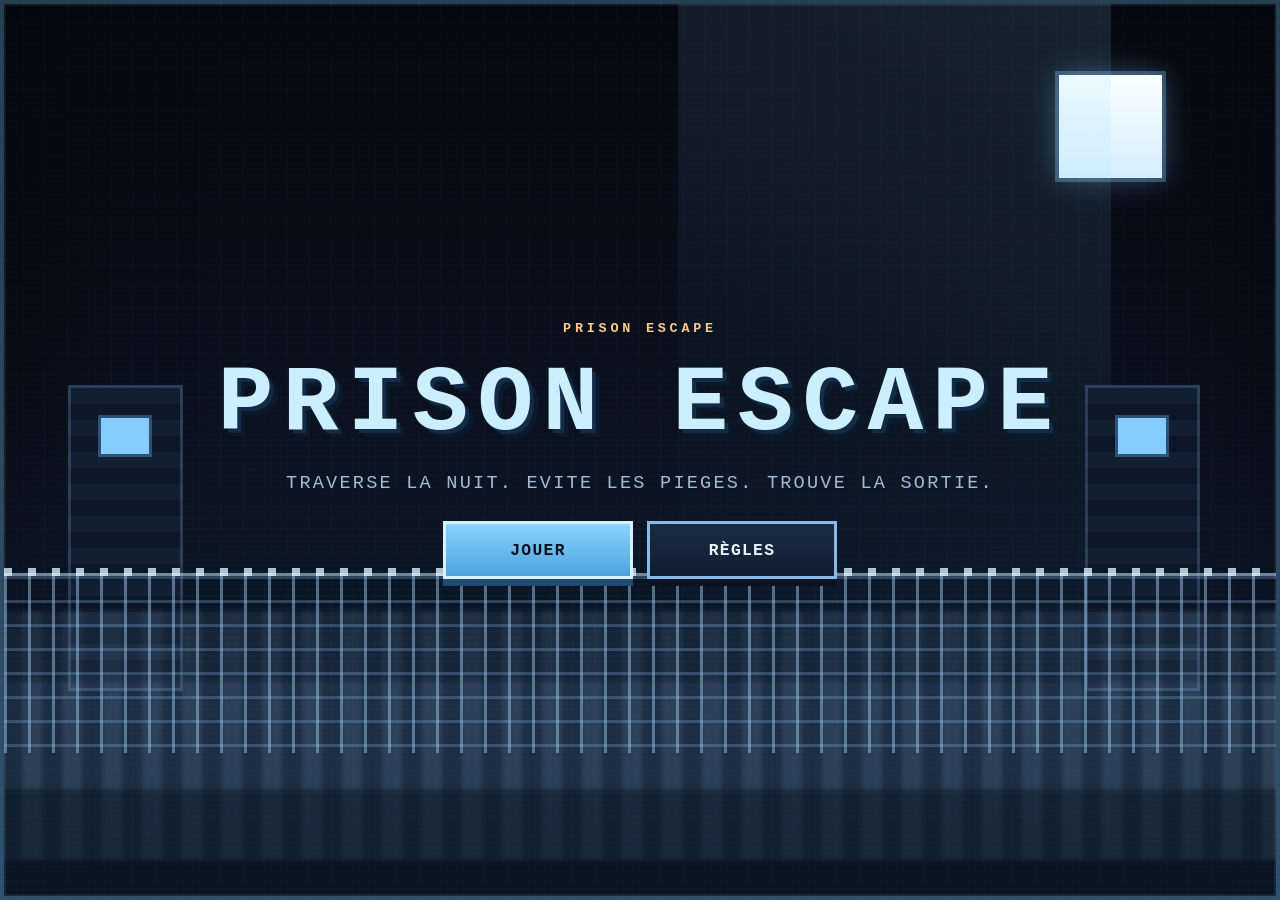
==== commit e08ad00b: "Merge origin/Mohammed into Esteban (favor Mohammed changes)" ====
--- a/html/index.html
+++ b/html/index.html
@@ -20,7 +20,7 @@
 			</div>
 			<p class="kicker">PRISON ESCAPE</p>
 			<h1>Prison Escape</h1>
-			<p class="tagline">Traverse la nuit. Évite les pièges. Trouve la sortie.</p>
+			<p class="tagline">Traverse la nuit. Evite les pieges. Trouve la sortie.</p>
 			<div class="landing-actions">
 				<a class="play-button" href="/game">Jouer</a>
 				<a class="rules-button" href="/rules">Règles</a>
--- a/css/home.css
+++ b/css/home.css
@@ -1,503 +1,3 @@
-* {
-	box-sizing: border-box;
-	margin: 0;
-	padding: 0;
-}
-
-:root {
-	--px-bg-0: #060911;
-	--px-bg-1: #0b1320;
-	--px-bg-2: #12233a;
-	--px-ink: #eaf4ff;
-	--px-muted: #a6bbd3;
-	--px-blue: #7fceff;
-	--px-blue-soft: #ccefff;
-	--px-warn: #ffca8a;
-	--px-line: #35557a;
-	--px-panel: rgba(7, 14, 24, 0.86);
-}
-
-body.home-page,
-body.rules-page {
-	min-height: 100dvh;
-	font-family: "Courier New", monospace;
-	color: var(--px-ink);
-	background:
-		linear-gradient(180deg, var(--px-bg-0) 0%, var(--px-bg-1) 48%, var(--px-bg-2) 100%);
-	position: relative;
-	image-rendering: pixelated;
-}
-
-body.home-page {
-	overflow: hidden;
-}
-
-body.home-page::before,
-body.home-page::after,
-body.rules-page::before,
-body.rules-page::after {
-	content: "";
-	position: fixed;
-	inset: 0;
-	pointer-events: none;
-	z-index: 0;
-}
-
-body.home-page::before,
-body.rules-page::before {
-	background:
-		repeating-linear-gradient(
-			90deg,
-			rgba(83, 126, 176, 0.2) 0,
-			rgba(83, 126, 176, 0.2) 2px,
-			transparent 2px,
-			transparent 22px
-		),
-		repeating-linear-gradient(
-			180deg,
-			rgba(50, 81, 117, 0.18) 0,
-			rgba(50, 81, 117, 0.18) 2px,
-			transparent 2px,
-			transparent 22px
-		);
-	opacity: 0.14;
-}
-
-body.home-page::after,
-body.rules-page::after {
-	background:
-		repeating-linear-gradient(
-			180deg,
-			rgba(0, 0, 0, 0) 0,
-			rgba(0, 0, 0, 0) 3px,
-			rgba(0, 0, 0, 0.24) 3px,
-			rgba(0, 0, 0, 0.24) 6px
-		);
-	opacity: 0.35;
-}
-
-.landing-shell {
-	position: relative;
-	z-index: 1;
-	min-height: 100dvh;
-	display: grid;
-	padding: 0;
-}
-
-.landing-hero {
-	position: relative;
-	min-height: 100dvh;
-	width: 100%;
-	display: grid;
-	align-content: center;
-	justify-items: center;
-	gap: clamp(16px, 3vh, 34px);
-	padding: clamp(22px, 4vw, 58px);
-	overflow: hidden;
-	border: 4px solid rgba(127, 206, 255, 0.28);
-	box-shadow:
-		inset 0 0 0 2px rgba(203, 238, 255, 0.08),
-		inset 0 -140px 180px rgba(0, 0, 0, 0.38);
-}
-
-.scene {
-	position: absolute;
-	inset: 0;
-	pointer-events: none;
-	overflow: hidden;
-}
-
-.moon {
-	position: absolute;
-	top: 8%;
-	right: 9%;
-	width: clamp(72px, 8vw, 126px);
-	height: clamp(72px, 8vw, 126px);
-	border-radius: 0;
-	background:
-		linear-gradient(180deg, #f8feff 0%, #d5eefe 100%);
-	box-shadow:
-		0 0 0 4px rgba(116, 170, 220, 0.38),
-		0 0 28px rgba(143, 204, 253, 0.34);
-}
-
-.searchlight {
-	position: absolute;
-	top: -10%;
-	right: 13%;
-	width: 34%;
-	height: 130%;
-	background: linear-gradient(198deg, rgba(140, 214, 255, 0.34) 0%, rgba(140, 214, 255, 0.06) 44%, rgba(140, 214, 255, 0) 74%);
-	transform-origin: top right;
-	animation: px-scan 7s steps(40, end) infinite;
-	opacity: 0.45;
-}
-
-.tower {
-	position: absolute;
-	bottom: 23%;
-	width: clamp(86px, 9vw, 132px);
-	height: clamp(220px, 34vh, 360px);
-	background:
-		repeating-linear-gradient(
-			180deg,
-			#121f32 0,
-			#121f32 16px,
-			#0d1727 16px,
-			#0d1727 32px
-		);
-	border: 3px solid rgba(130, 182, 233, 0.22);
-}
-
-.tower::before {
-	content: "";
-	position: absolute;
-	left: 50%;
-	top: 10%;
-	transform: translateX(-50%);
-	width: 44%;
-	height: 12%;
-	background: #85ccff;
-	box-shadow: 0 0 0 3px rgba(68, 118, 168, 0.6);
-}
-
-.tower-left {
-	left: 5%;
-}
-
-.tower-right {
-	right: 6%;
-}
-
-.fence {
-	position: absolute;
-	left: 0;
-	right: 0;
-	bottom: 16%;
-	height: clamp(120px, 20vh, 180px);
-	background:
-		repeating-linear-gradient(
-			90deg,
-			rgba(168, 213, 255, 0.46) 0,
-			rgba(168, 213, 255, 0.46) 3px,
-			transparent 3px,
-			transparent 24px
-		),
-		repeating-linear-gradient(
-			180deg,
-			rgba(130, 182, 234, 0.28) 0,
-			rgba(130, 182, 234, 0.28) 3px,
-			transparent 3px,
-			transparent 24px
-		);
-	border-top: 3px solid rgba(184, 225, 255, 0.56);
-}
-
-.fence::before {
-	content: "";
-	position: absolute;
-	left: 0;
-	right: 0;
-	top: -8px;
-	height: 8px;
-	background: repeating-linear-gradient(90deg, rgba(220, 243, 255, 0.78) 0, rgba(220, 243, 255, 0.78) 8px, transparent 8px, transparent 24px);
-}
-
-.fog {
-	position: absolute;
-	left: -8%;
-	width: 116%;
-	height: 20%;
-	background:
-		repeating-linear-gradient(
-			90deg,
-			rgba(138, 182, 226, 0.16) 0,
-			rgba(138, 182, 226, 0.16) 20px,
-			rgba(112, 156, 204, 0.1) 20px,
-			rgba(112, 156, 204, 0.1) 40px
-		);
-	filter: blur(2px);
-}
-
-.fog-back {
-	bottom: 12%;
-	animation: px-drift 14s steps(28, end) infinite;
-}
-
-.fog-front {
-	bottom: 4%;
-	animation: px-drift-rev 16s steps(32, end) infinite;
-	opacity: 0.8;
-}
-
-.kicker {
-	position: relative;
-	z-index: 2;
-	font-size: 0.84rem;
-	letter-spacing: 0.28em;
-	color: var(--px-warn);
-	text-transform: uppercase;
-	font-weight: 700;
-}
-
-.landing-hero h1 {
-	position: relative;
-	z-index: 2;
-	font-size: clamp(2.6rem, 8vw, 5.8rem);
-	line-height: 0.9;
-	text-transform: uppercase;
-	letter-spacing: 0.1em;
-	color: var(--px-blue-soft);
-	text-shadow:
-		4px 4px 0 rgba(20, 44, 73, 0.95),
-		8px 8px 0 rgba(10, 27, 47, 0.8);
-}
-
-.tagline {
-	position: relative;
-	z-index: 2;
-	max-width: 70ch;
-	font-size: clamp(0.94rem, 1.9vw, 1.16rem);
-	text-transform: uppercase;
-	letter-spacing: 0.12em;
-	color: var(--px-muted);
-	text-shadow: 2px 2px 0 rgba(10, 24, 42, 0.9);
-}
-
-.landing-actions {
-	position: relative;
-	z-index: 2;
-	display: flex;
-	gap: 14px;
-	flex-wrap: wrap;
-	justify-content: center;
-}
-
-.play-button,
-.rules-button {
-	display: inline-flex;
-	align-items: center;
-	justify-content: center;
-	min-width: 190px;
-	min-height: 58px;
-	padding: 0 24px;
-	text-decoration: none;
-	font-size: 1.02rem;
-	font-weight: 700;
-	text-transform: uppercase;
-	letter-spacing: 0.08em;
-	border: 3px solid;
-	transition: transform 120ms steps(2, end), filter 120ms steps(2, end);
-}
-
-.play-button {
-	background: linear-gradient(180deg, #8ad4ff 0%, #4ca2de 100%);
-	border-color: #d7f2ff;
-	color: #051220;
-	box-shadow: 0 7px 0 #1f4b73;
-}
-
-.rules-button {
-	background: linear-gradient(180deg, #1a2c44 0%, #101d31 100%);
-	border-color: #88b9e8;
-	color: var(--px-ink);
-	box-shadow: 0 7px 0 #0a1320;
-}
-
-.play-button:hover,
-.rules-button:hover {
-	transform: translateY(-2px);
-	filter: brightness(1.05);
-}
-
-.play-button:active,
-.rules-button:active {
-	transform: translateY(3px);
-}
-
-.rules-shell {
-	position: relative;
-	z-index: 1;
-	min-height: 100dvh;
-	display: grid;
-	place-items: center;
-	padding: 16px;
-	overflow: auto;
-}
-
-.rules-card {
-	width: min(960px, 100%);
-	display: grid;
-	gap: 14px;
-	padding: clamp(22px, 4vw, 36px);
-	background: var(--px-panel);
-	border: 3px solid var(--px-line);
-	box-shadow:
-		0 0 0 3px rgba(173, 216, 255, 0.14),
-		0 28px 70px rgba(0, 0, 0, 0.54);
-}
-
-.eyebrow {
-	font-size: 0.78rem;
-	letter-spacing: 0.25em;
-	text-transform: uppercase;
-	color: var(--px-warn);
-}
-
-.page-title {
-	font-size: clamp(2rem, 6vw, 4rem);
-	line-height: 0.94;
-	text-transform: uppercase;
-	letter-spacing: 0.08em;
-	color: var(--px-blue-soft);
-	text-shadow: 3px 3px 0 rgba(16, 39, 66, 0.9);
-}
-
-.rules-intro {
-	font-size: 1rem;
-	line-height: 1.7;
-	color: var(--px-muted);
-}
-
-.rule-list {
-	display: grid;
-	gap: 10px;
-}
-
-.rule-list h2 {
-	font-size: 1.08rem;
-	text-transform: uppercase;
-	letter-spacing: 0.08em;
-}
-
-.rule-list ul {
-	list-style: none;
-	display: grid;
-	gap: 10px;
-}
-
-.rule-list li {
-	padding: 12px;
-	border: 2px solid rgba(140, 186, 233, 0.38);
-	background: rgba(10, 18, 30, 0.68);
-	display: grid;
-	gap: 6px;
-}
-
-.rule-list strong {
-	color: var(--px-blue-soft);
-	text-transform: uppercase;
-	font-size: 0.96rem;
-	letter-spacing: 0.05em;
-}
-
-.rule-list p {
-	color: var(--px-muted);
-	line-height: 1.6;
-}
-
-.rules-actions {
-	display: flex;
-	flex-wrap: wrap;
-	gap: 12px;
-}
-
-.rules-actions .primary-button,
-.rules-actions .secondary-button {
-	display: inline-flex;
-	align-items: center;
-	justify-content: center;
-	min-height: 52px;
-	padding: 0 20px;
-	text-decoration: none;
-	font-weight: 700;
-	text-transform: uppercase;
-	letter-spacing: 0.05em;
-	border: 3px solid;
-}
-
-.rules-actions .primary-button {
-	background: linear-gradient(180deg, #8ad4ff 0%, #4ca2de 100%);
-	border-color: #d7f2ff;
-	color: #051220;
-}
-
-.rules-actions .secondary-button {
-	background: linear-gradient(180deg, #1a2c44 0%, #101d31 100%);
-	border-color: #88b9e8;
-	color: var(--px-ink);
-}
-
-@keyframes px-scan {
-	0% {
-		transform: rotate(-11deg);
-	}
-	50% {
-		transform: rotate(12deg);
-	}
-	100% {
-		transform: rotate(-11deg);
-	}
-}
-
-@keyframes px-drift {
-	0% {
-		transform: translateX(-4%);
-	}
-	50% {
-		transform: translateX(4%);
-	}
-	100% {
-		transform: translateX(-4%);
-	}
-}
-
-@keyframes px-drift-rev {
-	0% {
-		transform: translateX(5%);
-	}
-	50% {
-		transform: translateX(-5%);
-	}
-	100% {
-		transform: translateX(5%);
-	}
-}
-
-@media (max-width: 900px) {
-	.tower {
-		opacity: 0.7;
-	}
-
-	.fence {
-		bottom: 13%;
-	}
-}
-
-@media (max-width: 680px) {
-	body.home-page,
-	body.rules-page {
-		overflow: auto;
-	}
-
-	.landing-hero {
-		padding: 20px 14px;
-	}
-
-	.landing-actions,
-	.rules-actions {
-		flex-direction: column;
-		width: 100%;
-	}
-
-	.play-button,
-	.rules-button,
-	.rules-actions .primary-button,
-	.rules-actions .secondary-button {
-		width: 100%;
-	}
-
-	.searchlight {
-		opacity: 0.35;
-	}
-}
+﻿@import url("./home-base.css");
+@import url("./home-scene.css");
+@import url("./home-pages.css");
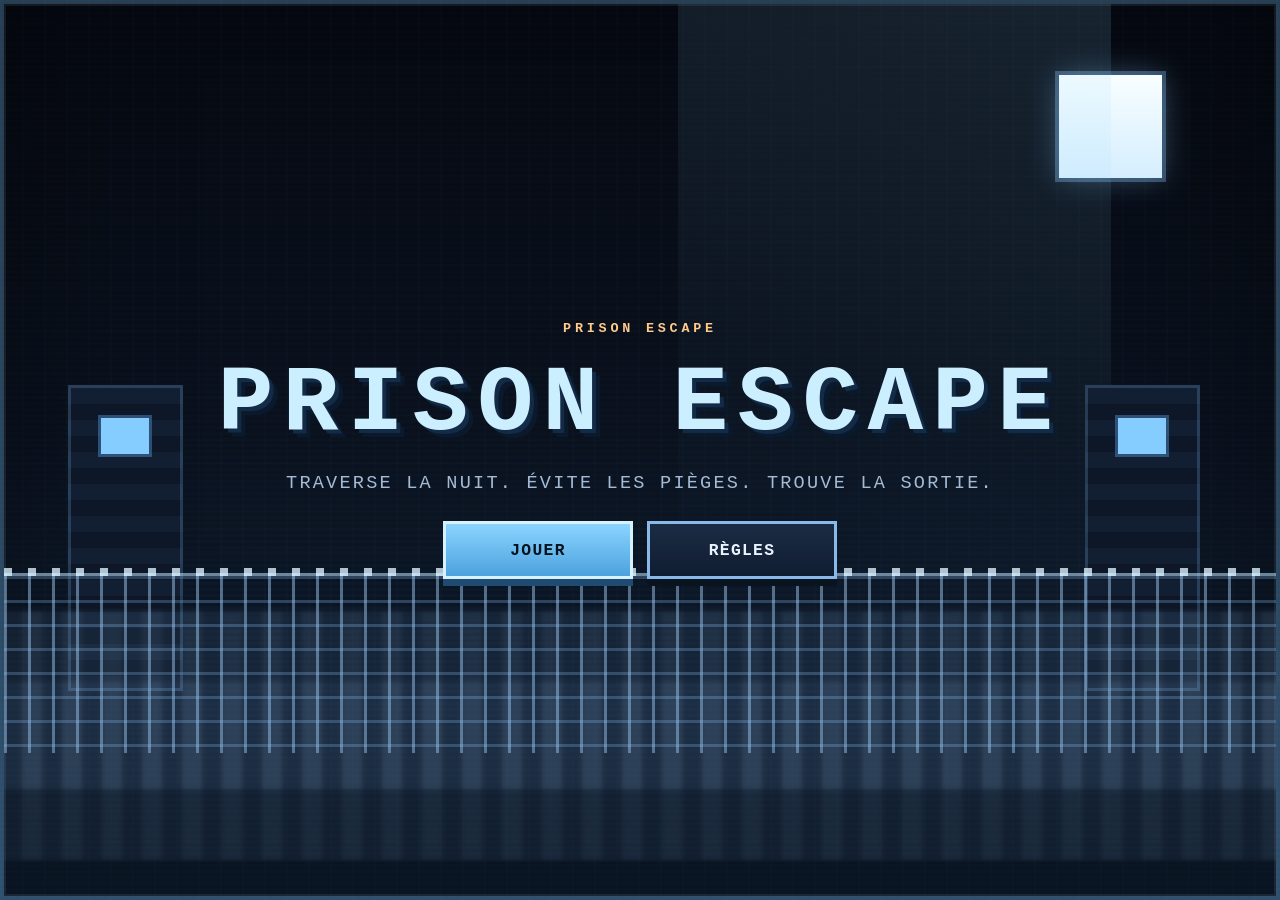
==== commit f42ca78b: "Merge origin/main into Esteban" ====
--- a/html/index.html
+++ b/html/index.html
@@ -20,7 +20,7 @@
 			</div>
 			<p class="kicker">PRISON ESCAPE</p>
 			<h1>Prison Escape</h1>
-			<p class="tagline">Traverse la nuit. Evite les pieges. Trouve la sortie.</p>
+			<p class="tagline">Traverse la nuit. Évite les pièges. Trouve la sortie.</p>
 			<div class="landing-actions">
 				<a class="play-button" href="/game">Jouer</a>
 				<a class="rules-button" href="/rules">Règles</a>
